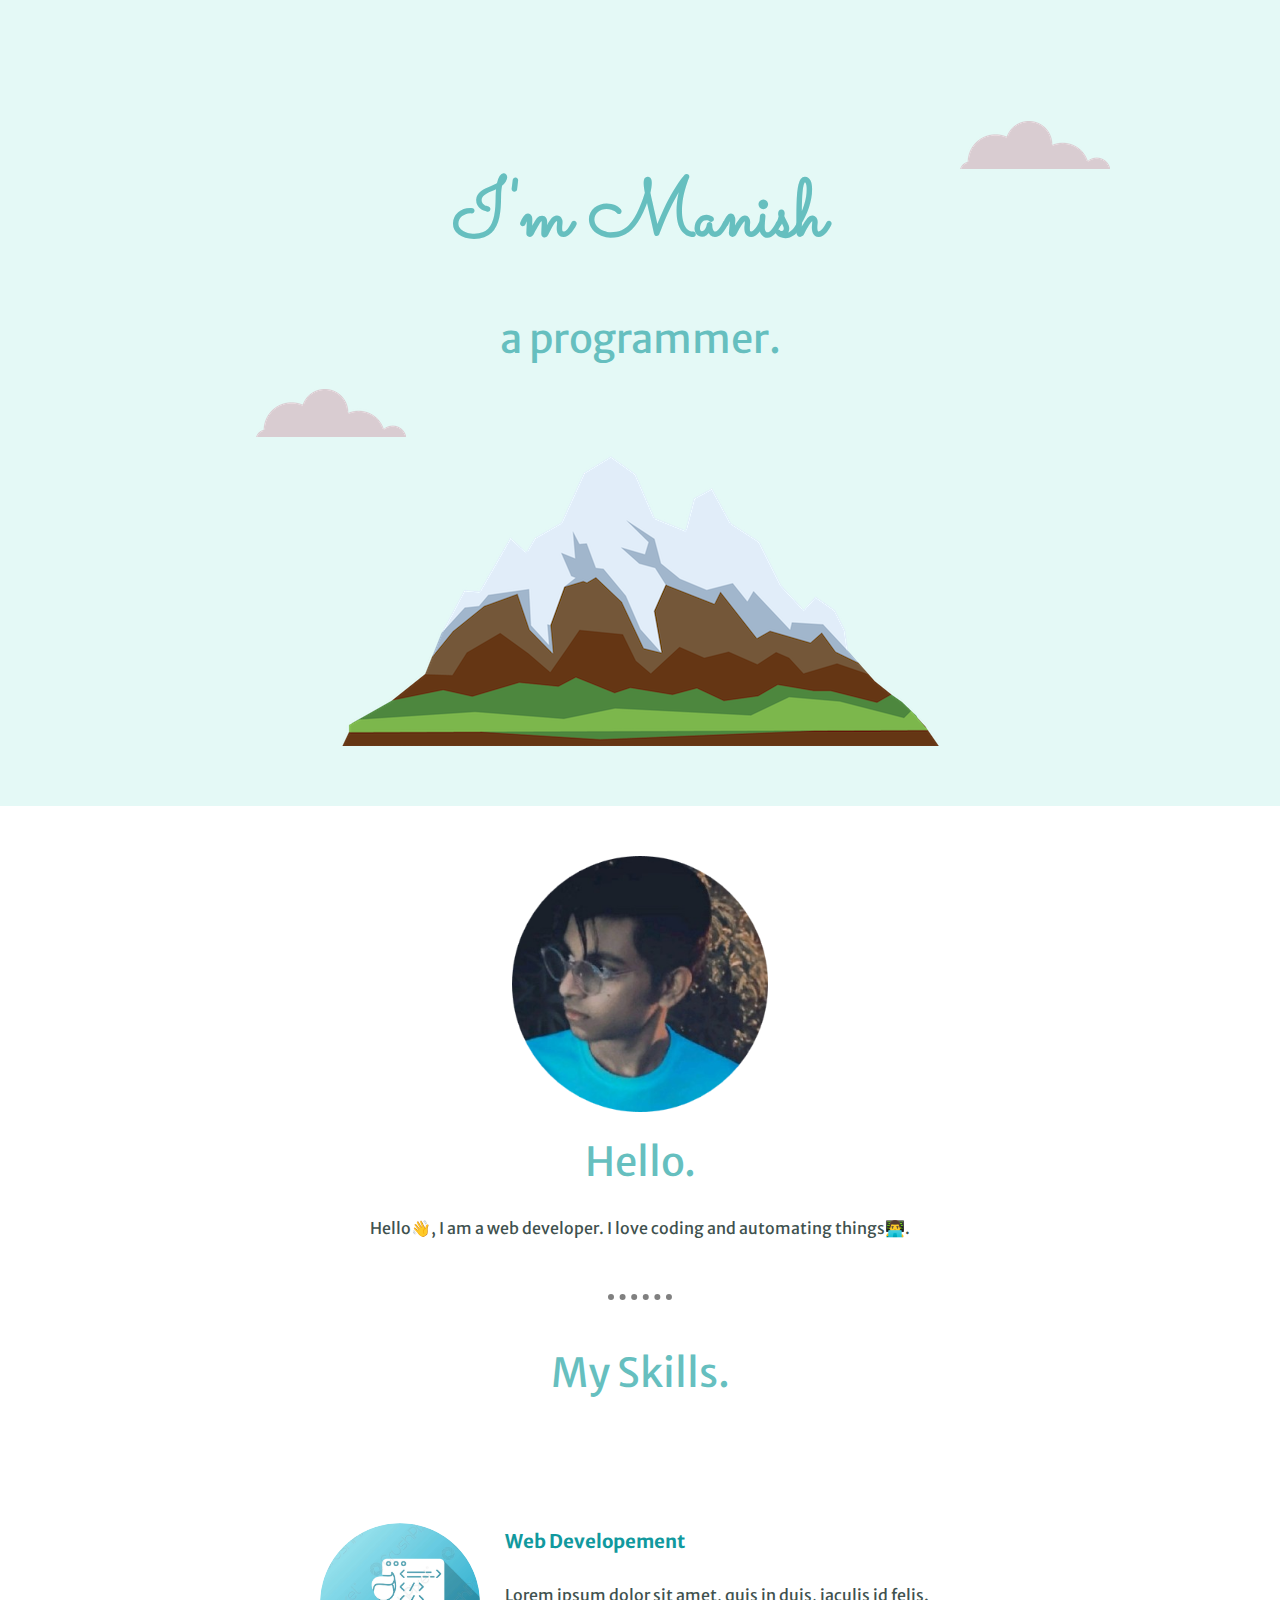
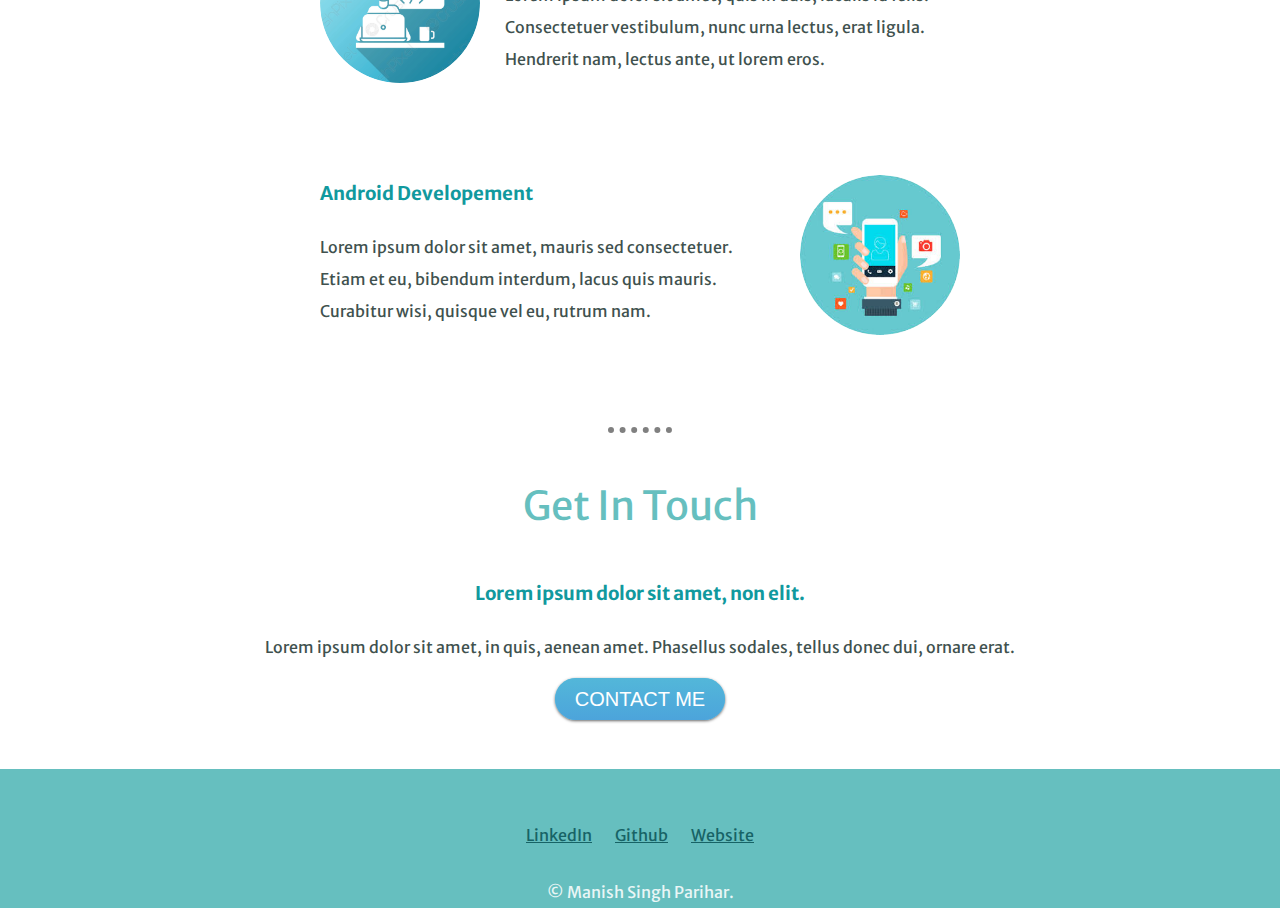
==== index.html @ 4b6e2cb6 "First Update" ====
<!DOCTYPE html>
<html lang="en">

<head>
    <meta charset="UTF-8">
    <meta http-equiv="X-UA-Compatible" content="IE=edge">
    <meta name="viewport" content="width=device-width, initial-scale=1.0">
    <title>CSS My-Site</title>
    <link rel="stylesheet" href="css/styles.css">

    <link href="https://fonts.googleapis.com/css2?family=Merriweather&family=Merriweather+Sans&family=Montserrat&family=Sacramento&display=swap" rel="stylesheet">
    <link rel="shortcut icon" href="images/favicon.png" type="image/x-icon">
</head>

<body>
    <div class="top-container">
        <img class="cloud-up" src="images/cloud.png" alt="cloud-image">
        <h1>I'm Manish</h1>
        <h2> a programmer.</h2>
        <img class="cloud-down" src="images/cloud.png" alt="cloud-image">
        <img class="mountain" src="images/mountain.png" alt="mountain-image">
    </div>

    <div class="middle-container">
        <div class="profile">
            <img class="profile-photo" src="images/Manish.png" alt="Profile-Photo">
            <h2>Hello.</h2>
            <p class="intro-paragraph">Hello👋, I am a web developer. I love coding and automating things👨‍💻.</p>
        </div>
        <hr>
        <div class="skills">
            <h2>My Skills.</h2>
            <div class="skill-row">

                <img class="web-image" src="images/web.png" alt="web-design-image">
                <h3>Web Developement</h3>
                <p>Lorem ipsum dolor sit amet, quis in duis, iaculis id felis. Consectetuer vestibulum, nunc urna lectus, erat ligula. Hendrerit nam, lectus ante, ut lorem eros.</p>

            </div>

            <div class="skill-row">

                <img class="app-image" src="images/app.jpg" alt="">
                <h3>Android Developement</h3>
                <p>Lorem ipsum dolor sit amet, mauris sed consectetuer. Etiam et eu, bibendum interdum, lacus quis mauris. Curabitur wisi, quisque vel eu, rutrum nam.</p>

            </div>

        </div>

        <hr>

        <div class="contact-me">

            <h2>Get In Touch</h2>
            <h3>Lorem ipsum dolor sit amet, non elit.</h3>
            <p>Lorem ipsum dolor sit amet, in quis, aenean amet. Phasellus sodales, tellus donec dui, ornare erat.</p>
            <a class="btn" href="mailto:manishsparihar2020@gmail.com@email.com">CONTACT ME</a>

        </div>

    </div>


    <div class="bottom-container">

        <a class="footer-link" href="https://www.linkedin.com/in/manishsparihar/">LinkedIn</a>
        <a class="footer-link" href="https://github.com/Msparihar">Github</a>
        <a class="footer-link" href="https://www.appbrewery.co/">Website</a>
        <p class="footer-paragraph">© Manish Singh Parihar.</p>

    </div>

</body>

</html>
---- css/styles.css ----
body {
    background-color: white;
    color: #40514E;
    text-align: center;
    margin: 0%;
    font-family: 'Merriweather Sans', sans-serif;
    line-height: 2;
}

h1 {
    color: #66BFBF;
    font-family: 'Sacramento', cursive;
    margin: 0%;
    font-size: 5rem;
    padding-top: 5%;
}

h2 {
    margin: 0%;
    font-size: 2.5rem;
    font-weight: normal;
    color: #66BFBF;
    padding-bottom: 10px;
}

h3 {
    color: #11999E;
}

a {
    color: #11999E;
}

table {
    padding-right: 25px;
}

td {
    padding-right: 25px;
    text-align: center;
}

hr {
    width: 5%;
    border-style: dotted none none none;
    color: gray;
    border-width: 6px;
    margin-top: 50px;
    padding-bottom: 25px;
}

.top-container {
    background-color: #E4F9F6;
    margin: 0px;
    position: relative;
    padding-top: 75px;
    padding-bottom: 50px;
}

.cloud-up {
    position: absolute;
    left: 75%;
    top: 15%;
}

.cloud-down {
    position: absolute;
    left: 20%;
}

.mountain {
    position: relative;
}

.profile-photo {
    width: 20%;
}

.intro-paragraph {
    width: 50%;
    margin: 0 auto;
}

.middle-container {
    padding-top: 50px;
    margin-bottom: 50px;
}

.skill-row {
    line-height: 2;
    margin: 100px auto;
    text-align: left;
    width: 50%;
}

.web-image {
    border-radius: 50%;
    width: 25%;
    float: left;
    margin-right: 25px;
}

.app-image {
    border-radius: 50%;
    width: 25%;
    float: right;
    margin-left: 25px;
}

.bottom-container {
    background-color: #66BFBF;
    padding-top: 50px;
}

.footer-link {
    color: #176366;
    padding: 0px 10px 0px;
}

.footer-paragraph {
    color: #EAF6F6;
    margin: 0%;
    padding-top: 25px;
}

.btn {
    background: #53b7d9;
    background-image: -webkit-linear-gradient(top, #53b7d9, #4ca4db);
    background-image: -moz-linear-gradient(top, #53b7d9, #4ca4db);
    background-image: -ms-linear-gradient(top, #53b7d9, #4ca4db);
    background-image: -o-linear-gradient(top, #53b7d9, #4ca4db);
    background-image: linear-gradient(to bottom, #53b7d9, #4ca4db);
    -webkit-border-radius: 25;
    -moz-border-radius: 25;
    border-radius: 25px;
    -webkit-box-shadow: 0px 1px 3px #666666;
    -moz-box-shadow: 0px 1px 3px #666666;
    box-shadow: 0px 1px 3px #666666;
    font-family: Arial;
    color: #ffffff;
    font-size: 20px;
    padding: 10px 20px 10px 20px;
    text-decoration: none;
}

.btn:hover {
    background: #42c8f5;
    background-image: -webkit-linear-gradient(top, #42c8f5, #3498db);
    background-image: -moz-linear-gradient(top, #42c8f5, #3498db);
    background-image: -ms-linear-gradient(top, #42c8f5, #3498db);
    background-image: -o-linear-gradient(top, #42c8f5, #3498db);
    background-image: linear-gradient(to bottom, #42c8f5, #3498db);
    text-decoration: none;
}
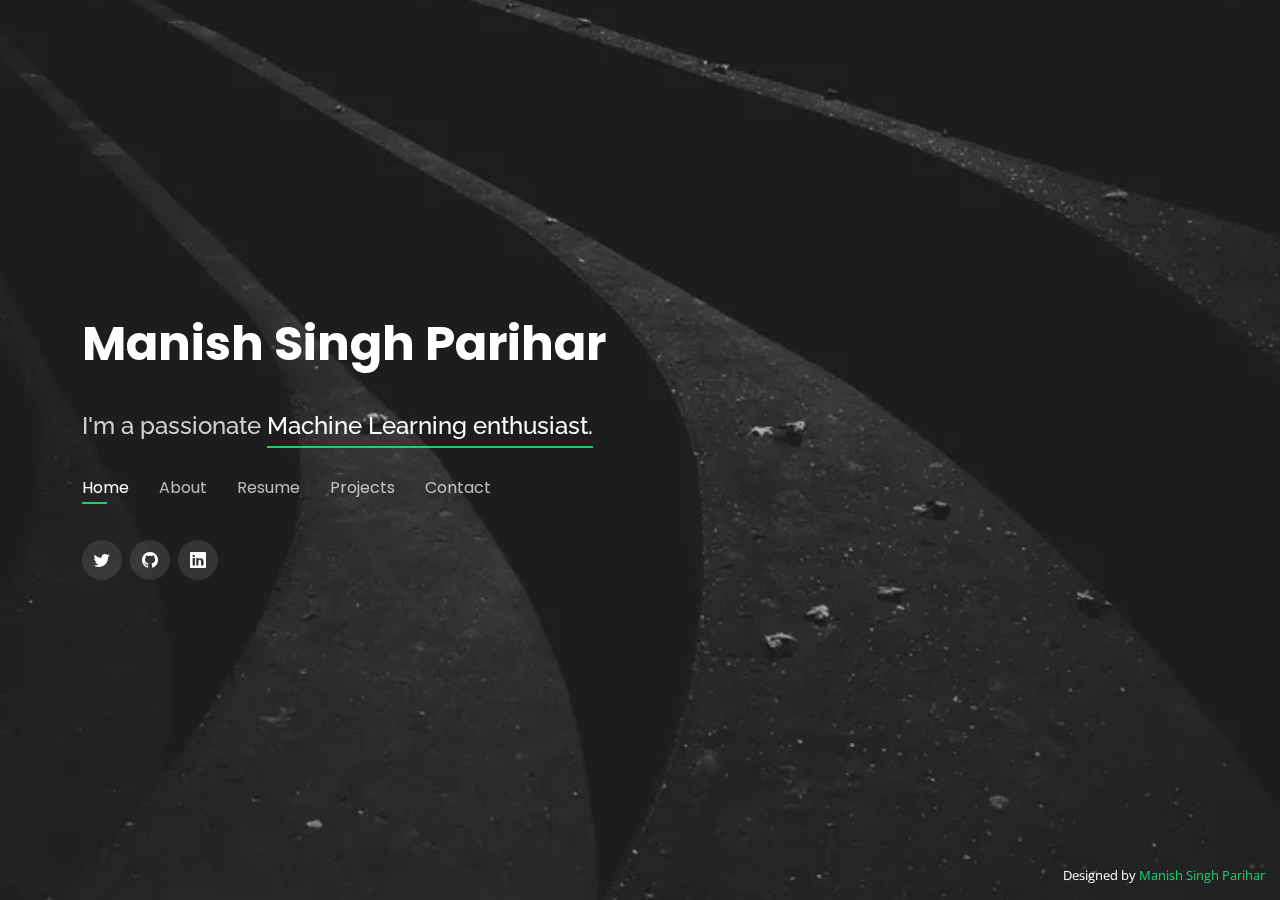
==== commit 151c290c: "Made a new portfolio site." ====
--- a/index.html
+++ b/index.html
@@ -2,74 +2,798 @@
 <html lang="en">
 
 <head>
-    <meta charset="UTF-8">
-    <meta http-equiv="X-UA-Compatible" content="IE=edge">
-    <meta name="viewport" content="width=device-width, initial-scale=1.0">
-    <title>CSS My-Site</title>
-    <link rel="stylesheet" href="css/styles.css">
-
-    <link href="https://fonts.googleapis.com/css2?family=Merriweather&family=Merriweather+Sans&family=Montserrat&family=Sacramento&display=swap" rel="stylesheet">
-    <link rel="shortcut icon" href="images/favicon.png" type="image/x-icon">
+  <meta charset="utf-8">
+  <meta content="width=device-width, initial-scale=1.0" name="viewport">
+
+  <title>Personal Bootstrap Template</title>
+  <meta content="" name="description">
+  <meta content="" name="keywords">
+
+  <!-- Favicons -->
+  <link href="assets/img/favicon.png" rel="icon">
+  <link href="assets/img/apple-touch-icon.png" rel="apple-touch-icon">
+
+  <!-- Google Fonts -->
+  <link href="https://fonts.googleapis.com/css?family=Open+Sans:300,300i,400,400i,600,600i,700,700i|Raleway:300,300i,400,400i,500,500i,600,600i,700,700i|Poppins:300,300i,400,400i,500,500i,600,600i,700,700i" rel="stylesheet">
+
+  <!-- Vendor CSS Files -->
+  <link href="assets/vendor/bootstrap/css/bootstrap.min.css" rel="stylesheet">
+  <link href="assets/vendor/bootstrap-icons/bootstrap-icons.css" rel="stylesheet">
+  <link href="assets/vendor/boxicons/css/boxicons.min.css" rel="stylesheet">
+  <link href="assets/vendor/glightbox/css/glightbox.min.css" rel="stylesheet">
+  <link href="assets/vendor/remixicon/remixicon.css" rel="stylesheet">
+  <link href="assets/vendor/swiper/swiper-bundle.min.css" rel="stylesheet">
+
+  <!-- Template Main CSS File -->
+  <link href="assets/css/style.css" rel="stylesheet">
+
 </head>
 
 <body>
-    <div class="top-container">
-        <img class="cloud-up" src="images/cloud.png" alt="cloud-image">
-        <h1>I'm Manish</h1>
-        <h2> a programmer.</h2>
-        <img class="cloud-down" src="images/cloud.png" alt="cloud-image">
-        <img class="mountain" src="images/mountain.png" alt="mountain-image">
+
+  <!-- ======= Header ======= -->
+  <header id="header">
+    <div class="container">
+
+      <h1><a href="index.html">Manish Singh Parihar</a></h1>
+      <!-- Uncomment below if you prefer to use an image logo -->
+      <a href="index.html" class="mr-auto"><img src="assets/img/logo.png" alt="" class="img-fluid"></a>
+      <h2>I'm a passionate <span>Machine Learning enthusiast.</span> </h2>
+
+      <nav id="navbar" class="navbar">
+        <ul>
+          <li><a class="nav-link active" href="#header">Home</a></li>
+          <li><a class="nav-link" href="#about">About</a></li>
+          <li><a class="nav-link" href="#resume">Resume</a></li>
+          
+          <li><a class="nav-link" href="#portfolio">Projects</a></li>
+          <li><a class="nav-link" href="#contact">Contact</a></li>
+        </ul>
+        <i class="bi bi-list mobile-nav-toggle"></i>
+      </nav><!-- .navbar -->
+
+      <div class="social-links">
+        <a href="https://twitter.com/manishs_parihar" class="twitter"><i class="bi bi-twitter"></i></a>
+        <a href="https://github.com/Msparihar" class="github"><i class="bi bi-github"></i></a>
+        <a href="https://www.linkedin.com/in/manishsparihar/" class="linkedin"><i class="bi bi-linkedin"></i></a>
+      </div>
+
     </div>
-
-    <div class="middle-container">
-        <div class="profile">
-            <img class="profile-photo" src="images/Manish.png" alt="Profile-Photo">
-            <h2>Hello.</h2>
-            <p class="intro-paragraph">Hello👋, I am a web developer. I love coding and automating things👨‍💻.</p>
-        </div>
-        <hr>
-        <div class="skills">
-            <h2>My Skills.</h2>
-            <div class="skill-row">
-
-                <img class="web-image" src="images/web.png" alt="web-design-image">
-                <h3>Web Developement</h3>
-                <p>Lorem ipsum dolor sit amet, quis in duis, iaculis id felis. Consectetuer vestibulum, nunc urna lectus, erat ligula. Hendrerit nam, lectus ante, ut lorem eros.</p>
-
-            </div>
-
-            <div class="skill-row">
-
-                <img class="app-image" src="images/app.jpg" alt="">
-                <h3>Android Developement</h3>
-                <p>Lorem ipsum dolor sit amet, mauris sed consectetuer. Etiam et eu, bibendum interdum, lacus quis mauris. Curabitur wisi, quisque vel eu, rutrum nam.</p>
-
-            </div>
-
-        </div>
-
-        <hr>
-
-        <div class="contact-me">
-
-            <h2>Get In Touch</h2>
-            <h3>Lorem ipsum dolor sit amet, non elit.</h3>
-            <p>Lorem ipsum dolor sit amet, in quis, aenean amet. Phasellus sodales, tellus donec dui, ornare erat.</p>
-            <a class="btn" href="mailto:manishsparihar2020@gmail.com@email.com">CONTACT ME</a>
-
-        </div>
-
+  </header><!-- End Header -->
+
+  <!-- ======= About Section ======= -->
+  <section id="about" class="about">
+
+    <!-- ======= About Me ======= -->
+    <div class="about-me container">
+
+      <div class="section-title">
+        <h2>About</h2>
+        <p>Learn more about me</p>
+      </div>
+
+      <div class="row">
+        <!-- <div class="col-lg-4" data-aos="fade-right">
+          <img src="assets/img/me.jpg" class="img-fluid" alt="">
+        </div> -->
+        <div class="col-lg-8 pt-4 pt-lg-0 content" data-aos="fade-left">
+          <h3>Data Science &amp; Web Developer</h3>
+          <p class="fst-italic">
+            Hey there! I'm a passionate data scientist and web developer on a mission to make the digital world a better place.
+            I thrive on solving problems, and coding is my superpower!
+          </p>
+          <div class="row">
+            <div class="col-lg-6">
+              <ul>
+                <li><i class="bi bi-chevron-right"></i> <strong>Birthday:</strong> <span>29 Sep 2001</span></li>
+                <li><i class="bi bi-chevron-right"></i> <strong>Website:</strong> <span>www.example.com</span></li>
+                <li><i class="bi bi-chevron-right"></i> <strong>Phone:</strong> <span>+91 623 274 8224</span></li>
+                <li><i class="bi bi-chevron-right"></i> <strong>City:</strong> <span>Indore, India</span></li>
+              </ul>
+            </div>
+            <div class="col-lg-6">
+              <ul>
+                <li><i class="bi bi-chevron-right"></i> <strong>Age:</strong> <span>20</span></li>
+                <li><i class="bi bi-chevron-right"></i> <strong>Degree:</strong> <span>B.Tech</span></li>
+                <li><i class="bi bi-chevron-right"></i> <strong>Email:</strong> <span>manishsparihar2020@gmail.com</span></li>
+                <li><i class="bi bi-chevron-right"></i> <strong>Freelance:</strong> <span>Available</span></li>
+              </ul>
+            </div>
+          </div>
+          <p>
+            I love diving into complex data sets, extracting valuable insights, and building stunning websites that engage users.
+            Whether it's crafting elegant data visualizations or creating dynamic web applications, I'm up for the challenge.
+            Let's connect and turn your ideas into reality!
+          </p>
+        </div>
+      </div>
     </div>
-
-
-    <div class="bottom-container">
-
-        <a class="footer-link" href="https://www.linkedin.com/in/manishsparihar/">LinkedIn</a>
-        <a class="footer-link" href="https://github.com/Msparihar">Github</a>
-        <a class="footer-link" href="https://www.appbrewery.co/">Website</a>
-        <p class="footer-paragraph">© Manish Singh Parihar.</p>
+    <!-- End About Me -->
+    
+    
+
+    <!-- ======= Counts ======= -->
+    <!-- <div class="counts container">
+
+      <div class="row">
+
+        <div class="col-lg-3 col-md-6">
+          <div class="count-box">
+            <i class="bi bi-emoji-smile"></i>
+            <span data-purecounter-start="0" data-purecounter-end="232" data-purecounter-duration="1" class="purecounter"></span>
+            <p>Happy Clients</p>
+          </div>
+        </div>
+
+        <div class="col-lg-3 col-md-6 mt-5 mt-md-0">
+          <div class="count-box">
+            <i class="bi bi-journal-richtext"></i>
+            <span data-purecounter-start="0" data-purecounter-end="521" data-purecounter-duration="1" class="purecounter"></span>
+            <p>Projects</p>
+          </div>
+        </div>
+
+        <div class="col-lg-3 col-md-6 mt-5 mt-lg-0">
+          <div class="count-box">
+            <i class="bi bi-headset"></i>
+            <span data-purecounter-start="0" data-purecounter-end="1463" data-purecounter-duration="1" class="purecounter"></span>
+            <p>Hours Of Support</p>
+          </div>
+        </div>
+
+        <div class="col-lg-3 col-md-6 mt-5 mt-lg-0">
+          <div class="count-box">
+            <i class="bi bi-award"></i>
+            <span data-purecounter-start="0" data-purecounter-end="24" data-purecounter-duration="1" class="purecounter"></span>
+            <p>Awards</p>
+          </div>
+        </div>
+
+      </div>
+
+    </div> -->
+    <!-- End Counts -->
+
+    <div class="skills container">
+
+      <div class="section-title">
+        <h2>Skills</h2>
+      </div>
+    
+      <div class="row skills-content">
+    
+        <div class="col-lg-6">
+    
+          <div class="progress">
+            <span class="skill">Machine Learning (ML) <i class="val">80%</i></span>
+            <div class="progress-bar-wrap">
+              <div class="progress-bar" role="progressbar" aria-valuenow="80" aria-valuemin="0" aria-valuemax="100"></div>
+            </div>
+          </div>
+    
+          <div class="progress">
+            <span class="skill">Deep Learning (DL) <i class="val">75%</i></span>
+            <div class="progress-bar-wrap">
+              <div class="progress-bar" role="progressbar" aria-valuenow="75" aria-valuemin="0" aria-valuemax="100"></div>
+            </div>
+          </div>
+    
+          <div class="progress">
+            <span class="skill">Python <i class="val">85%</i></span>
+            <div class="progress-bar-wrap">
+              <div class="progress-bar" role="progressbar" aria-valuenow="85" aria-valuemin="0" aria-valuemax="100"></div>
+            </div>
+          </div>
+    
+          <div class="progress">
+            <span class="skill">TensorFlow <i class="val">75%</i></span>
+            <div class="progress-bar-wrap">
+              <div class="progress-bar" role="progressbar" aria-valuenow="75" aria-valuemin="0" aria-valuemax="100"></div>
+            </div>
+          </div>
+    
+          <div class="progress">
+            <span class="skill">PyTorch <i class="val">70%</i></span>
+            <div class="progress-bar-wrap">
+              <div class="progress-bar" role="progressbar" aria-valuenow="70" aria-valuemin="0" aria-valuemax="100"></div>
+            </div>
+          </div>
+    
+          <div class="progress">
+            <span class="skill">Docker <i class="val">65%</i></span>
+            <div class="progress-bar-wrap">
+              <div class "progress-bar" role="progressbar" aria-valuenow="65" aria-valuemin="0" aria-valuemax="100"></div>
+            </div>
+          </div>
+    
+          <div class="progress">
+            <span class="skill">Git <i class="val">80%</i></span>
+            <div class="progress-bar-wrap">
+              <div class="progress-bar" role="progressbar" aria-valuenow="80" aria-valuemin="0" aria-valuemax="100"></div>
+            </div>
+          </div>
+    
+        </div>
+    
+        <div class="col-lg-6">
+    
+          <div class="progress">
+            <span class="skill">HTML <i class="val">40%</i></span>
+            <div class="progress-bar-wrap">
+              <div class="progress-bar" role="progressbar" aria-valuenow="40" aria-valuemin="0" aria-valuemax="100"></div>
+            </div>
+          </div>
+    
+          <div class="progress">
+            <span class="skill">CSS <i class="val">35%</i></span>
+            <div class="progress-bar-wrap">
+              <div class="progress-bar" role="progressbar" aria-valuenow="35" aria-valuemin="0" aria-valuemax="100"></div>
+            </div>
+          </div>
+    
+          <div class="progress">
+            <span class="skill">JavaScript <i class="val">30%</i></span>
+            <div class="progress-bar-wrap">
+              <div class="progress-bar" role="progressbar" aria-valuenow="30" aria-valuemin="0" aria-valuemax="100"></div>
+            </div>
+          </div>
+    
+          <div class="progress">
+            <span class="skill">ReactJS <i class="val">25%</i></span>
+            <div class="progress-bar-wrap">
+              <div class="progress-bar" role="progressbar" aria-valuenow="25" aria-valuemin="0" aria-valuemax="100"></div>
+            </div>
+          </div>
+
+          <div class="progress">
+            <span class="skill">SQL <i class="val">80%</i></span>
+            <div class="progress-bar-wrap">
+              <div class="progress-bar" role="progressbar" aria-valuenow="60" aria-valuemin="0" aria-valuemax="100"></div>
+            </div>
+          </div>
+    
+          <div class="progress">
+            <span class="skill">REST API <i class="val">60%</i></span>
+            <div class="progress-bar-wrap">
+              <div class="progress-bar" role="progressbar" aria-valuenow="40" aria-valuemin="0" aria-valuemax="100"></div>
+            </div>
+          </div>
+    
+        </div>
+    
+      </div>
+    
+    </div><!-- End Skills -->
+    
+    
+
+    <!-- ======= Interests ======= -->
+    <div class="interests container">
+
+      <div class="section-title">
+        <h2>Interests</h2>
+      </div>
+    
+      <div class="row">
+        <div class="col-lg-3 col-md-4">
+          <div class="icon-box">
+            <i class="ri-data-line" style="color: #ffbb2c;"></i>
+            <h3>Data Science</h3>
+          </div>
+        </div>
+        <div class="col-lg-3 col-md-4 mt-4 mt-md-0">
+          <div class="icon-box">
+            <i class="ri-code-s-slash-line" style="color: #5578ff;"></i>
+            <h3>Machine Learning</h3>
+          </div>
+        </div>
+        <div class="col-lg-3 col-md-4 mt-4 mt-md-0">
+          <div class="icon-box">
+            <i class="ri-layers-line" style="color: #e80368;"></i>
+            <h3>Deep Learning</h3>
+          </div>
+        </div>
+        <div class="col-lg-3 col-md-4 mt-4 mt-lg-0">
+          <div class="icon-box">
+            <i class="ri-code-box-line" style="color: #e361ff;"></i>
+            <h3>Python Programming</h3>
+          </div>
+        </div>
+        <div class="col-lg-3 col-md-4 mt-4">
+          <div class="icon-box">
+            <i class="ri-database-2-line" style="color: #47aeff;"></i>
+            <h3>Data Analysis</h3>
+          </div>
+        </div>
+        <div class="col-lg-3 col-md-4 mt-4">
+          <div class="icon-box">
+            <i class="ri-git-repository-line" style="color: #ffa76e;"></i>
+            <h3>Version Control (Git)</h3>
+          </div>
+        </div>
+        <div class="col-lg-3 col-md-4 mt-4">
+          <div class="icon-box">
+            <i class="ri-code-slash-line" style="color: #11dbcf;"></i>
+            <h3>Web Development</h3>
+          </div>
+        </div>
+        <div class="col-lg-3 col-md-4 mt-4">
+          <div class="icon-box">
+            <i class="ri-cloud-upload-line" style="color: #4233ff;"></i>
+            <h3>Deployment & Hosting</h3>
+          </div>
+        </div>
+      </div>
+    </div><!-- End Interests -->
+    
+
+    <!-- ======= Testimonials ======= -->
+    <!-- <div class="testimonials container">
+
+      <div class="section-title">
+        <h2>Testimonials</h2>
+      </div>
+
+      <div class="testimonials-slider swiper" data-aos="fade-up" data-aos-delay="100">
+        <div class="swiper-wrapper">
+
+          <div class="swiper-slide">
+            <div class="testimonial-item">
+              <p>
+                <i class="bx bxs-quote-alt-left quote-icon-left"></i>
+                Proin iaculis purus consequat sem cure digni ssim donec porttitora entum suscipit rhoncus. Accusantium quam, ultricies eget id, aliquam eget nibh et. Maecen aliquam, risus at semper.
+                <i class="bx bxs-quote-alt-right quote-icon-right"></i>
+              </p>
+              <img src="assets/img/testimonials/testimonials-1.jpg" class="testimonial-img" alt="">
+              <h3>Saul Goodman</h3>
+              <h4>Ceo &amp; Founder</h4>
+            </div>
+          </div>
+
+          <div class="swiper-slide">
+            <div class="testimonial-item">
+              <p>
+                <i class="bx bxs-quote-alt-left quote-icon-left"></i>
+                Export tempor illum tamen malis malis eram quae irure esse labore quem cillum quid cillum eram malis quorum velit fore eram velit sunt aliqua noster fugiat irure amet legam anim culpa.
+                <i class="bx bxs-quote-alt-right quote-icon-right"></i>
+              </p>
+              <img src="assets/img/testimonials/testimonials-2.jpg" class="testimonial-img" alt="">
+              <h3>Sara Wilsson</h3>
+              <h4>Designer</h4>
+            </div>
+          </div>
+
+          <div class="swiper-slide">
+            <div class="testimonial-item">
+              <p>
+                <i class="bx bxs-quote-alt-left quote-icon-left"></i>
+                Enim nisi quem export duis labore cillum quae magna enim sint quorum nulla quem veniam duis minim tempor labore quem eram duis noster aute amet eram fore quis sint minim.
+                <i class="bx bxs-quote-alt-right quote-icon-right"></i>
+              </p>
+              <img src="assets/img/testimonials/testimonials-3.jpg" class="testimonial-img" alt="">
+              <h3>Jena Karlis</h3>
+              <h4>Store Owner</h4>
+            </div>
+          </div>
+
+          <div class="swiper-slide">
+            <div class="testimonial-item">
+              <p>
+                <i class="bx bxs-quote-alt-left quote-icon-left"></i>
+                Fugiat enim eram quae cillum dolore dolor amet nulla culpa multos export minim fugiat minim velit minim dolor enim duis veniam ipsum anim magna sunt elit fore quem dolore labore illum veniam.
+                <i class="bx bxs-quote-alt-right quote-icon-right"></i>
+              </p>
+              <img src="assets/img/testimonials/testimonials-4.jpg" class="testimonial-img" alt="">
+              <h3>Matt Brandon</h3>
+              <h4>Freelancer</h4>
+            </div>
+          </div>
+
+          <div class="swiper-slide">
+            <div class="testimonial-item">
+              <p>
+                <i class="bx bxs-quote-alt-left quote-icon-left"></i>
+                Quis quorum aliqua sint quem legam fore sunt eram irure aliqua veniam tempor noster veniam enim culpa labore duis sunt culpa nulla illum cillum fugiat legam esse veniam culpa fore nisi cillum quid.
+                <i class="bx bxs-quote-alt-right quote-icon-right"></i>
+              </p>
+              <img src="assets/img/testimonials/testimonials-5.jpg" class="testimonial-img" alt="">
+              <h3>John Larson</h3>
+              <h4>Entrepreneur</h4>
+            </div>
+          </div>
+
+        </div>
+        <div class="swiper-pagination"></div>
+      </div>
+
+      <div class="owl-carousel testimonials-carousel">
+
+      </div>
+
+    </div> -->
+    <!-- End Testimonials  -->
+
+  </section><!-- End About Section -->
+
+  <!-- ======= Resume Section ======= -->
+  <section id="resume" class="resume">
+    <div class="container">
+
+      <div class="section-title">
+        <h2>Resume</h2>
+        <p>Check My Resume</p>
+      </div>
+
+      <div class="row">
+        <div class="col-lg-6">
+          <h3 class="resume-title">Summary</h3>
+          <div class="resume-item pb-0">
+            <h4>Manish Singh Parihar</h4>
+            <p><em>Aspiring Data Scientist and Web Developer with a strong foundation in Machine Learning and Deep Learning. Passionate about creating innovative solutions and applying data-driven insights to real-world problems.</em></p>
+            <p>
+              <ul>
+                <li>B 25 national Colony, Indore, M.P.</li>
+                <li>Your Phone: 623 274 8224</li>
+                <li>Your Email: manishsparihar2020@gmail.com</li>
+              </ul>
+            </p>
+          </div>
+      
+          <h3 class="resume-title">Education</h3>
+          <div class="resume-item">
+            <h4>Bachelor of Technology (B.Tech) in Computer Science</h4>
+            <h5>Year of Enrollment 2020 - Present</h5>
+            <p><em>Vellore Institute of Technology</em></p>
+            <p>B.Tech in Computer Science and Engineering with a specialization in Artificial Intelligence and Machine Learning.</p>
+            <p>Current CGPA: 8.74</p>
+          </div>
+          
+        </div>
+      
+        <div class="col-lg-6">
+          <h3 class="resume-title">Projects</h3>
+          <div class="resume-item">
+            <h4>Fire Detection Model using YOLOv5</h4>
+            <h5>Project Duration: Jun/2022 - Dec/2022</h5>
+            <p><em>Self-guided project</em></p>
+            <p>
+              <ul>
+                <li>Developed and deployed a Fire Detection Model using YOLOv5, utilizing computer vision techniques.</li>
+                <li>Trained the model on a custom dataset for fire detection and integrated it into a real-time video processing system.</li>
+                <li>Implemented a user-friendly interface for monitoring and alerting in case of fire detection.</li>
+              </ul>
+            </p>
+          </div>
+          <div class="resume-item">
+            <h4>YouTube Transcript Generator Web Application</h4>
+            <h5>Project Duration: Jan/2023 - Mar/2023</h5>
+            <p><em>Personal Project</em></p>
+            <p>
+              <ul>
+                <li>Designed and developed a web application for generating transcripts from YouTube videos.</li>
+                <li>Utilized Python, web development frameworks, and speech recognition libraries to create a seamless user experience.</li>
+                <li>Implemented features for video URL input, transcript generation, and text export.</li>
+              </ul>
+            </p>
+          </div>
+        </div>
+      </div>
+      
 
     </div>
+  </section><!-- End Resume Section -->
+
+  <!-- ======= Services Section ======= -->
+  <section id="services" class="services">
+    <div class="container">
+
+      <div class="section-title">
+        <h2>Services</h2>
+        <p>My Services</p>
+      </div>
+
+      <div class="row">
+        <div class="col-lg-4 col-md-6 d-flex align-items-stretch">
+          <div class="icon-box">
+            <div class="icon"><i class="bx bxl-dribbble"></i></div>
+            <h4><a href="">Lorem Ipsum</a></h4>
+            <p>Voluptatum deleniti atque corrupti quos dolores et quas molestias excepturi</p>
+          </div>
+        </div>
+
+        <div class="col-lg-4 col-md-6 d-flex align-items-stretch mt-4 mt-md-0">
+          <div class="icon-box">
+            <div class="icon"><i class="bx bx-file"></i></div>
+            <h4><a href="">Sed ut perspiciatis</a></h4>
+            <p>Duis aute irure dolor in reprehenderit in voluptate velit esse cillum dolore</p>
+          </div>
+        </div>
+
+        <div class="col-lg-4 col-md-6 d-flex align-items-stretch mt-4 mt-lg-0">
+          <div class="icon-box">
+            <div class="icon"><i class="bx bx-tachometer"></i></div>
+            <h4><a href="">Magni Dolores</a></h4>
+            <p>Excepteur sint occaecat cupidatat non proident, sunt in culpa qui officia</p>
+          </div>
+        </div>
+
+        <div class="col-lg-4 col-md-6 d-flex align-items-stretch mt-4">
+          <div class="icon-box">
+            <div class="icon"><i class="bx bx-world"></i></div>
+            <h4><a href="">Nemo Enim</a></h4>
+            <p>At vero eos et accusamus et iusto odio dignissimos ducimus qui blanditiis</p>
+          </div>
+        </div>
+
+        <div class="col-lg-4 col-md-6 d-flex align-items-stretch mt-4">
+          <div class="icon-box">
+            <div class="icon"><i class="bx bx-slideshow"></i></div>
+            <h4><a href="">Dele cardo</a></h4>
+            <p>Quis consequatur saepe eligendi voluptatem consequatur dolor consequuntur</p>
+          </div>
+        </div>
+
+        <div class="col-lg-4 col-md-6 d-flex align-items-stretch mt-4">
+          <div class="icon-box">
+            <div class="icon"><i class="bx bx-arch"></i></div>
+            <h4><a href="">Divera don</a></h4>
+            <p>Modi nostrum vel laborum. Porro fugit error sit minus sapiente sit aspernatur</p>
+          </div>
+        </div>
+
+      </div>
+
+    </div>
+  </section><!-- End Services Section -->
+
+  <!-- ======= Portfolio Section ======= -->
+  <section id="portfolio" class="portfolio">
+    <div class="container">
+
+      <div class="section-title">
+        <h2>Portfolio</h2>
+        <p>My Works</p>
+      </div>
+
+      <div class="row">
+        <div class="col-lg-12 d-flex justify-content-center">
+          <ul id="portfolio-flters">
+            <li data-filter="*" class="filter-active">All</li>
+            <li data-filter=".filter-app">App</li>
+            <li data-filter=".filter-card">Card</li>
+            <li data-filter=".filter-web">Web</li>
+          </ul>
+        </div>
+      </div>
+
+      <div class="row portfolio-container">
+
+        <div class="col-lg-4 col-md-6 portfolio-item filter-app">
+          <div class="portfolio-wrap">
+            <img src="assets/img/portfolio/portfolio-1.jpg" class="img-fluid" alt="">
+            <div class="portfolio-info">
+              <h4>App 1</h4>
+              <p>App</p>
+              <div class="portfolio-links">
+                <a href="assets/img/portfolio/portfolio-1.jpg" data-gallery="portfolioGallery" class="portfolio-lightbox" title="App 1"><i class="bx bx-plus"></i></a>
+                <a href="portfolio-details.html" data-gallery="portfolioDetailsGallery" data-glightbox="type: external" class="portfolio-details-lightbox" title="Portfolio Details"><i class="bx bx-link"></i></a>
+              </div>
+            </div>
+          </div>
+        </div>
+
+        <div class="col-lg-4 col-md-6 portfolio-item filter-web">
+          <div class="portfolio-wrap">
+            <img src="assets/img/portfolio/portfolio-2.jpg" class="img-fluid" alt="">
+            <div class="portfolio-info">
+              <h4>Web 3</h4>
+              <p>Web</p>
+              <div class="portfolio-links">
+                <a href="assets/img/portfolio/portfolio-2.jpg" data-gallery="portfolioGallery" class="portfolio-lightbox" title="Web 3"><i class="bx bx-plus"></i></a>
+                <a href="portfolio-details.html" data-gallery="portfolioDetailsGallery" data-glightbox="type: external" class="portfolio-details-lightbox" title="Portfolio Details"><i class="bx bx-link"></i></a>
+              </div>
+            </div>
+          </div>
+        </div>
+
+        <div class="col-lg-4 col-md-6 portfolio-item filter-app">
+          <div class="portfolio-wrap">
+            <img src="assets/img/portfolio/portfolio-3.jpg" class="img-fluid" alt="">
+            <div class="portfolio-info">
+              <h4>App 2</h4>
+              <p>App</p>
+              <div class="portfolio-links">
+                <a href="assets/img/portfolio/portfolio-3.jpg" data-gallery="portfolioGallery" class="portfolio-lightbox" title="App 2"><i class="bx bx-plus"></i></a>
+                <a href="portfolio-details.html" data-gallery="portfolioDetailsGallery" data-glightbox="type: external" class="portfolio-details-lightbox" title="Portfolio Details"><i class="bx bx-link"></i></a>
+              </div>
+            </div>
+          </div>
+        </div>
+
+        <div class="col-lg-4 col-md-6 portfolio-item filter-card">
+          <div class="portfolio-wrap">
+            <img src="assets/img/portfolio/portfolio-4.jpg" class="img-fluid" alt="">
+            <div class="portfolio-info">
+              <h4>Card 2</h4>
+              <p>Card</p>
+              <div class="portfolio-links">
+                <a href="assets/img/portfolio/portfolio-4.jpg" data-gallery="portfolioGallery" class="portfolio-lightbox" title="Card 2"><i class="bx bx-plus"></i></a>
+                <a href="portfolio-details.html" data-gallery="portfolioDetailsGallery" data-glightbox="type: external" class="portfolio-details-lightbox" title="Portfolio Details"><i class="bx bx-link"></i></a>
+              </div>
+            </div>
+          </div>
+        </div>
+
+        <div class="col-lg-4 col-md-6 portfolio-item filter-web">
+          <div class="portfolio-wrap">
+            <img src="assets/img/portfolio/portfolio-5.jpg" class="img-fluid" alt="">
+            <div class="portfolio-info">
+              <h4>Web 2</h4>
+              <p>Web</p>
+              <div class="portfolio-links">
+                <a href="assets/img/portfolio/portfolio-5.jpg" data-gallery="portfolioGallery" class="portfolio-lightbox" title="Web 2"><i class="bx bx-plus"></i></a>
+                <a href="portfolio-details.html" data-gallery="portfolioDetailsGallery" data-glightbox="type: external" class="portfolio-details-lightbox" title="Portfolio Details"><i class="bx bx-link"></i></a>
+              </div>
+            </div>
+          </div>
+        </div>
+
+        <div class="col-lg-4 col-md-6 portfolio-item filter-app">
+          <div class="portfolio-wrap">
+            <img src="assets/img/portfolio/portfolio-6.jpg" class="img-fluid" alt="">
+            <div class="portfolio-info">
+              <h4>App 3</h4>
+              <p>App</p>
+              <div class="portfolio-links">
+                <a href="assets/img/portfolio/portfolio-6.jpg" data-gallery="portfolioGallery" class="portfolio-lightbox" title="App 3"><i class="bx bx-plus"></i></a>
+                <a href="portfolio-details.html" data-gallery="portfolioDetailsGallery" data-glightbox="type: external" class="portfolio-details-lightbox" title="Portfolio Details"><i class="bx bx-link"></i></a>
+              </div>
+            </div>
+          </div>
+        </div>
+
+        <div class="col-lg-4 col-md-6 portfolio-item filter-card">
+          <div class="portfolio-wrap">
+            <img src="assets/img/portfolio/portfolio-7.jpg" class="img-fluid" alt="">
+            <div class="portfolio-info">
+              <h4>Card 1</h4>
+              <p>Card</p>
+              <div class="portfolio-links">
+                <a href="assets/img/portfolio/portfolio-7.jpg" data-gallery="portfolioGallery" class="portfolio-lightbox" title="Card 1"><i class="bx bx-plus"></i></a>
+                <a href="portfolio-details.html" data-gallery="portfolioDetailsGallery" data-glightbox="type: external" class="portfolio-details-lightbox" title="Portfolio Details"><i class="bx bx-link"></i></a>
+              </div>
+            </div>
+          </div>
+        </div>
+
+        <div class="col-lg-4 col-md-6 portfolio-item filter-card">
+          <div class="portfolio-wrap">
+            <img src="assets/img/portfolio/portfolio-8.jpg" class="img-fluid" alt="">
+            <div class="portfolio-info">
+              <h4>Card 3</h4>
+              <p>Card</p>
+              <div class="portfolio-links">
+                <a href="assets/img/portfolio/portfolio-8.jpg" data-gallery="portfolioGallery" class="portfolio-lightbox" title="Card 3"><i class="bx bx-plus"></i></a>
+                <a href="portfolio-details.html" data-gallery="portfolioDetailsGallery" data-glightbox="type: external" class="portfolio-details-lightbox" title="Portfolio Details"><i class="bx bx-link"></i></a>
+              </div>
+            </div>
+          </div>
+        </div>
+
+        <div class="col-lg-4 col-md-6 portfolio-item filter-web">
+          <div class="portfolio-wrap">
+            <img src="assets/img/portfolio/portfolio-9.jpg" class="img-fluid" alt="">
+            <div class="portfolio-info">
+              <h4>Web 3</h4>
+              <p>Web</p>
+              <div class="portfolio-links">
+                <a href="assets/img/portfolio/portfolio-9.jpg" data-gallery="portfolioGallery" class="portfolio-lightbox" title="Web 3"><i class="bx bx-plus"></i></a>
+                <a href="portfolio-details.html" data-gallery="portfolioDetailsGallery" data-glightbox="type: external" class="portfolio-details-lightbox" title="Portfolio Details"><i class="bx bx-link"></i></a>
+              </div>
+            </div>
+          </div>
+        </div>
+
+      </div>
+
+    </div>
+  </section><!-- End Portfolio Section -->
+
+  <!-- ======= Contact Section ======= -->
+  <section id="contact" class="contact">
+    <div class="container">
+
+      <div class="section-title">
+        <h2>Contact</h2>
+        <p>Contact Me</p>
+      </div>
+
+      <div class="row mt-2">
+
+        <div class="col-md-6 d-flex align-items-stretch">
+          <div class="info-box">
+            <i class="bx bx-map"></i>
+            <h3>My Address</h3>
+            <p>National Colony, Indore, M.P></p>
+          </div>
+        </div>
+
+        <div class="col-md-6 mt-4 mt-md-0 d-flex align-items-stretch">
+          <div class="info-box">
+            <i class="bx bx-share-alt"></i>
+            <h3>Social Profiles</h3>
+            <div class="social-links">
+              
+              <a href="https://twitter.com/manishs_parihar" class="twitter"><i class="bi bi-twitter"></i></a>
+              <a href="https://github.com/Msparihar" class="github"><i class="bi bi-github"></i></a>
+              <a href="https://www.linkedin.com/in/manishsparihar/" class="linkedin"><i class="bi bi-linkedin"></i></a>
+             
+              
+            </div>
+          </div>
+        </div>
+
+        <div class="col-md-6 mt-4 d-flex align-items-stretch">
+          <div class="info-box">
+            <i class="bx bx-envelope"></i>
+            <h3>Email Me</h3>
+            <p>manishsparihar2020@gmail.com</p>
+          </div>
+        </div>
+        <div class="col-md-6 mt-4 d-flex align-items-stretch">
+          <div class="info-box">
+            <i class="bx bx-phone-call"></i>
+            <h3>Call Me</h3>
+            <p>+91 623 274 8224</p>
+          </div>
+        </div>
+      </div>
+
+      <form action="forms/contact.php" method="post" role="form" class="php-email-form mt-4">
+        <div class="row">
+          <div class="col-md-6 form-group">
+            <input type="text" name="name" class="form-control" id="name" placeholder="Your Name" required>
+          </div>
+          <div class="col-md-6 form-group mt-3 mt-md-0">
+            <input type="email" class="form-control" name="email" id="email" placeholder="Your Email" required>
+          </div>
+        </div>
+        <div class="form-group mt-3">
+          <input type="text" class="form-control" name="subject" id="subject" placeholder="Subject" required>
+        </div>
+        <div class="form-group mt-3">
+          <textarea class="form-control" name="message" rows="5" placeholder="Message" required></textarea>
+        </div>
+        <div class="my-3">
+          <div class="loading">Loading</div>
+          <div class="error-message"></div>
+          <div class="sent-message">Your message has been sent. Thank you!</div>
+        </div>
+        <div class="text-center"><button type="submit">Send Message</button></div>
+      </form>
+
+    </div>
+  </section><!-- End Contact Section -->
+
+  <div class="credits">
+    <!-- All the links in the footer should remain intact. -->
+    <!-- You can delete the links only if you purchased the pro version. -->
+    <!-- Licensing information: https://bootstrapmade.com/license/ -->
+    <!-- Purchase the pro version with working PHP/AJAX contact form: https://bootstrapmade.com/personal-free-resume-bootstrap-template/ -->
+    Designed by <a href="https://github.com/Msparihar">Manish Singh Parihar</a>
+  </div>
+
+  <!-- Vendor JS Files -->
+  <script src="assets/vendor/purecounter/purecounter_vanilla.js"></script>
+  <script src="assets/vendor/bootstrap/js/bootstrap.bundle.min.js"></script>
+  <script src="assets/vendor/glightbox/js/glightbox.min.js"></script>
+  <script src="assets/vendor/isotope-layout/isotope.pkgd.min.js"></script>
+  <script src="assets/vendor/swiper/swiper-bundle.min.js"></script>
+  <script src="assets/vendor/waypoints/noframework.waypoints.js"></script>
+  <script src="assets/vendor/php-email-form/validate.js"></script>
+
+  <!-- Template Main JS File -->
+  <script src="assets/js/main.js"></script>
 
 </body>
 
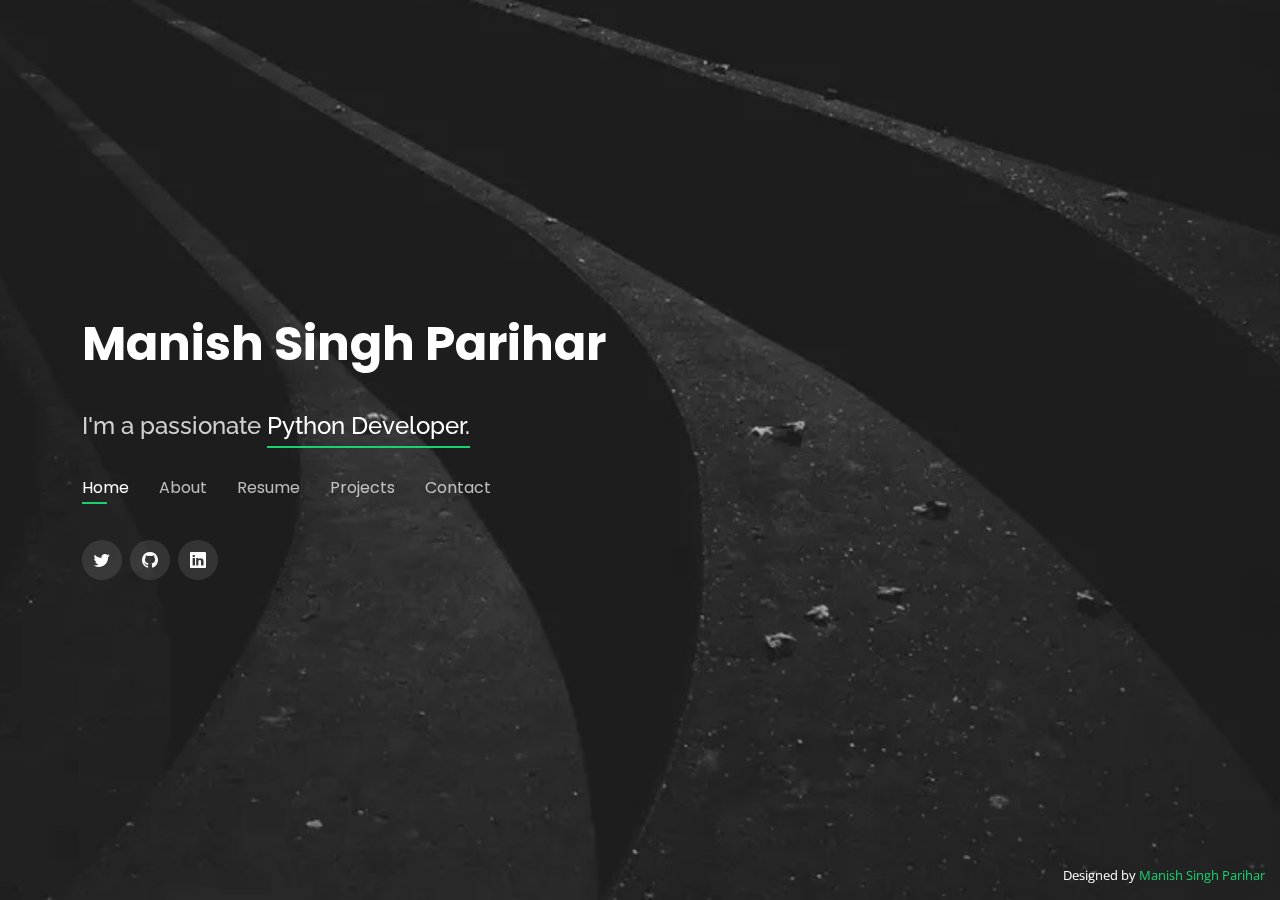
==== commit f2712632: "Added Projects" ====
--- a/index.html
+++ b/index.html
@@ -5,7 +5,7 @@
   <meta charset="utf-8">
   <meta content="width=device-width, initial-scale=1.0" name="viewport">
 
-  <title>Personal Bootstrap Template</title>
+  <title>Portfolio</title>
   <meta content="" name="description">
   <meta content="" name="keywords">
 
@@ -38,7 +38,7 @@
       <h1><a href="index.html">Manish Singh Parihar</a></h1>
       <!-- Uncomment below if you prefer to use an image logo -->
       <a href="index.html" class="mr-auto"><img src="assets/img/logo.png" alt="" class="img-fluid"></a>
-      <h2>I'm a passionate <span>Machine Learning enthusiast.</span> </h2>
+      <h2>I'm a passionate <span>Python Developer.</span> </h2>
 
       <nav id="navbar" class="navbar">
         <ul>
@@ -77,23 +77,23 @@
           <img src="assets/img/me.jpg" class="img-fluid" alt="">
         </div> -->
         <div class="col-lg-8 pt-4 pt-lg-0 content" data-aos="fade-left">
-          <h3>Data Science &amp; Web Developer</h3>
+          <h3>ML Engineer &amp; Python Developer</h3>
           <p class="fst-italic">
-            Hey there! I'm a passionate data scientist and web developer on a mission to make the digital world a better place.
+            Hey there! I'm a passionate ML Engineer and Python developer on a mission to make the digital world a better place.
             I thrive on solving problems, and coding is my superpower!
           </p>
           <div class="row">
             <div class="col-lg-6">
               <ul>
                 <li><i class="bi bi-chevron-right"></i> <strong>Birthday:</strong> <span>29 Sep 2001</span></li>
-                <li><i class="bi bi-chevron-right"></i> <strong>Website:</strong> <span>www.example.com</span></li>
+                <li><i class="bi bi-chevron-right"></i> <strong>Website:</strong> <span>https://msparihar.github.io/My-Site/</span></li>
                 <li><i class="bi bi-chevron-right"></i> <strong>Phone:</strong> <span>+91 623 274 8224</span></li>
-                <li><i class="bi bi-chevron-right"></i> <strong>City:</strong> <span>Indore, India</span></li>
+                <!-- <li><i class="bi bi-chevron-right"></i> <strong>City:</strong> <span>Indore, India</span></li> -->
               </ul>
             </div>
             <div class="col-lg-6">
               <ul>
-                <li><i class="bi bi-chevron-right"></i> <strong>Age:</strong> <span>20</span></li>
+                <!-- <li><i class="bi bi-chevron-right"></i> <strong>Age:</strong> <span>20</span></li> -->
                 <li><i class="bi bi-chevron-right"></i> <strong>Degree:</strong> <span>B.Tech</span></li>
                 <li><i class="bi bi-chevron-right"></i> <strong>Email:</strong> <span>manishsparihar2020@gmail.com</span></li>
                 <li><i class="bi bi-chevron-right"></i> <strong>Freelance:</strong> <span>Available</span></li>
@@ -101,7 +101,7 @@
             </div>
           </div>
           <p>
-            I love diving into complex data sets, extracting valuable insights, and building stunning websites that engage users.
+            I love diving into complex data sets, extracting valuable insights, and building stunning software solutions that engage users.
             Whether it's crafting elegant data visualizations or creating dynamic web applications, I'm up for the challenge.
             Let's connect and turn your ideas into reality!
           </p>
@@ -165,42 +165,42 @@
         <div class="col-lg-6">
     
           <div class="progress">
-            <span class="skill">Machine Learning (ML) <i class="val">80%</i></span>
+            <span class="skill">Machine Learning (ML) <i class="val">90%</i></span>
             <div class="progress-bar-wrap">
               <div class="progress-bar" role="progressbar" aria-valuenow="80" aria-valuemin="0" aria-valuemax="100"></div>
             </div>
           </div>
     
           <div class="progress">
-            <span class="skill">Deep Learning (DL) <i class="val">75%</i></span>
+            <span class="skill">Deep Learning (DL) <i class="val">90%</i></span>
             <div class="progress-bar-wrap">
               <div class="progress-bar" role="progressbar" aria-valuenow="75" aria-valuemin="0" aria-valuemax="100"></div>
             </div>
           </div>
     
           <div class="progress">
-            <span class="skill">Python <i class="val">85%</i></span>
+            <span class="skill">Python <i class="val">100%</i></span>
             <div class="progress-bar-wrap">
               <div class="progress-bar" role="progressbar" aria-valuenow="85" aria-valuemin="0" aria-valuemax="100"></div>
             </div>
           </div>
     
           <div class="progress">
-            <span class="skill">TensorFlow <i class="val">75%</i></span>
+            <span class="skill">TensorFlow <i class="val">90%</i></span>
             <div class="progress-bar-wrap">
               <div class="progress-bar" role="progressbar" aria-valuenow="75" aria-valuemin="0" aria-valuemax="100"></div>
             </div>
           </div>
     
           <div class="progress">
-            <span class="skill">PyTorch <i class="val">70%</i></span>
+            <span class="skill">PyTorch <i class="val">80%</i></span>
             <div class="progress-bar-wrap">
               <div class="progress-bar" role="progressbar" aria-valuenow="70" aria-valuemin="0" aria-valuemax="100"></div>
             </div>
           </div>
     
           <div class="progress">
-            <span class="skill">Docker <i class="val">65%</i></span>
+            <span class="skill">Docker <i class="val">75%</i></span>
             <div class="progress-bar-wrap">
               <div class "progress-bar" role="progressbar" aria-valuenow="65" aria-valuemin="0" aria-valuemax="100"></div>
             </div>
@@ -559,9 +559,9 @@
         <div class="col-lg-12 d-flex justify-content-center">
           <ul id="portfolio-flters">
             <li data-filter="*" class="filter-active">All</li>
-            <li data-filter=".filter-app">App</li>
-            <li data-filter=".filter-card">Card</li>
-            <li data-filter=".filter-web">Web</li>
+            <li data-filter=".filter-app">MLOps</li>
+            <li data-filter=".filter-card">Deep Learning</li>
+            <li data-filter=".filter-web">NLP</li>
           </ul>
         </div>
       </div>
@@ -570,12 +570,12 @@
 
         <div class="col-lg-4 col-md-6 portfolio-item filter-app">
           <div class="portfolio-wrap">
-            <img src="assets/img/portfolio/portfolio-1.jpg" class="img-fluid" alt="">
+            <img src="assets/img/portfolio/portfolio-1.jpg" width="400" height="225"  alt="">
             <div class="portfolio-info">
-              <h4>App 1</h4>
-              <p>App</p>
+              <h4>Kidney Disease Predictior</h4>
+              <p>MLOps</p>
               <div class="portfolio-links">
-                <a href="assets/img/portfolio/portfolio-1.jpg" data-gallery="portfolioGallery" class="portfolio-lightbox" title="App 1"><i class="bx bx-plus"></i></a>
+                <a href="assets/img/portfolio/portfolio-1.jpg" width="400" height="300" data-gallery="portfolioGallery" class="portfolio-lightbox" title="App 1"><i class="bx bx-plus"></i></a>
                 <a href="portfolio-details.html" data-gallery="portfolioDetailsGallery" data-glightbox="type: external" class="portfolio-details-lightbox" title="Portfolio Details"><i class="bx bx-link"></i></a>
               </div>
             </div>
@@ -584,10 +584,11 @@
 
         <div class="col-lg-4 col-md-6 portfolio-item filter-web">
           <div class="portfolio-wrap">
-            <img src="assets/img/portfolio/portfolio-2.jpg" class="img-fluid" alt="">
+            <img src="assets/img/portfolio/portfolio-2.jpg" width="400" height="225" alt="">
+            <!-- <img src="assets/img/portfolio/portfolio-3.jpg" class="img-fluid" alt=""> -->
             <div class="portfolio-info">
-              <h4>Web 3</h4>
-              <p>Web</p>
+              <h4>Deep Speech 2</h4>
+              <p>Deep Learning</p>
               <div class="portfolio-links">
                 <a href="assets/img/portfolio/portfolio-2.jpg" data-gallery="portfolioGallery" class="portfolio-lightbox" title="Web 3"><i class="bx bx-plus"></i></a>
                 <a href="portfolio-details.html" data-gallery="portfolioDetailsGallery" data-glightbox="type: external" class="portfolio-details-lightbox" title="Portfolio Details"><i class="bx bx-link"></i></a>
@@ -598,10 +599,10 @@
 
         <div class="col-lg-4 col-md-6 portfolio-item filter-app">
           <div class="portfolio-wrap">
-            <img src="assets/img/portfolio/portfolio-3.jpg" class="img-fluid" alt="">
+            <img src="assets/img/portfolio/portfolio-3.jpg" width="400" height="225" alt="">
             <div class="portfolio-info">
-              <h4>App 2</h4>
-              <p>App</p>
+              <h4>Fire Detection using YOLOV5</h4>
+              <p>Deep Learning</p>
               <div class="portfolio-links">
                 <a href="assets/img/portfolio/portfolio-3.jpg" data-gallery="portfolioGallery" class="portfolio-lightbox" title="App 2"><i class="bx bx-plus"></i></a>
                 <a href="portfolio-details.html" data-gallery="portfolioDetailsGallery" data-glightbox="type: external" class="portfolio-details-lightbox" title="Portfolio Details"><i class="bx bx-link"></i></a>
@@ -612,10 +613,10 @@
 
         <div class="col-lg-4 col-md-6 portfolio-item filter-card">
           <div class="portfolio-wrap">
-            <img src="assets/img/portfolio/portfolio-4.jpg" class="img-fluid" alt="">
+            <img src="assets/img/portfolio/portfolio-4.jpg" width="400" height="225" alt="">
             <div class="portfolio-info">
-              <h4>Card 2</h4>
-              <p>Card</p>
+              <h4>Youtube Caption Generator</h4>
+              <p>Deep Learning</p>
               <div class="portfolio-links">
                 <a href="assets/img/portfolio/portfolio-4.jpg" data-gallery="portfolioGallery" class="portfolio-lightbox" title="Card 2"><i class="bx bx-plus"></i></a>
                 <a href="portfolio-details.html" data-gallery="portfolioDetailsGallery" data-glightbox="type: external" class="portfolio-details-lightbox" title="Portfolio Details"><i class="bx bx-link"></i></a>
@@ -626,10 +627,10 @@
 
         <div class="col-lg-4 col-md-6 portfolio-item filter-web">
           <div class="portfolio-wrap">
-            <img src="assets/img/portfolio/portfolio-5.jpg" class="img-fluid" alt="">
+            <img src="assets/img/portfolio/portfolio-5.jpg" width="400" height="225" alt="">
             <div class="portfolio-info">
-              <h4>Web 2</h4>
-              <p>Web</p>
+              <h4>LLM based Chat Application</h4>
+              <p>NLP</p>
               <div class="portfolio-links">
                 <a href="assets/img/portfolio/portfolio-5.jpg" data-gallery="portfolioGallery" class="portfolio-lightbox" title="Web 2"><i class="bx bx-plus"></i></a>
                 <a href="portfolio-details.html" data-gallery="portfolioDetailsGallery" data-glightbox="type: external" class="portfolio-details-lightbox" title="Portfolio Details"><i class="bx bx-link"></i></a>
@@ -640,10 +641,10 @@
 
         <div class="col-lg-4 col-md-6 portfolio-item filter-app">
           <div class="portfolio-wrap">
-            <img src="assets/img/portfolio/portfolio-6.jpg" class="img-fluid" alt="">
+            <img src="assets/img/portfolio/portfolio-6.jpg" width="400" height="225" alt="">
             <div class="portfolio-info">
-              <h4>App 3</h4>
-              <p>App</p>
+              <h4>Video Super-Resolution using GFPGAN</h4>
+              <p>MLOps</p>
               <div class="portfolio-links">
                 <a href="assets/img/portfolio/portfolio-6.jpg" data-gallery="portfolioGallery" class="portfolio-lightbox" title="App 3"><i class="bx bx-plus"></i></a>
                 <a href="portfolio-details.html" data-gallery="portfolioDetailsGallery" data-glightbox="type: external" class="portfolio-details-lightbox" title="Portfolio Details"><i class="bx bx-link"></i></a>
@@ -652,9 +653,9 @@
           </div>
         </div>
 
-        <div class="col-lg-4 col-md-6 portfolio-item filter-card">
+        <!-- <div class="col-lg-4 col-md-6 portfolio-item filter-card">
           <div class="portfolio-wrap">
-            <img src="assets/img/portfolio/portfolio-7.jpg" class="img-fluid" alt="">
+            <img src="assets/img/portfolio/portfolio-7.jpg" width="400" height="300" alt="">
             <div class="portfolio-info">
               <h4>Card 1</h4>
               <p>Card</p>
@@ -694,7 +695,7 @@
           </div>
         </div>
 
-      </div>
+      </div> -->
 
     </div>
   </section><!-- End Portfolio Section -->
@@ -714,7 +715,7 @@
           <div class="info-box">
             <i class="bx bx-map"></i>
             <h3>My Address</h3>
-            <p>National Colony, Indore, M.P></p>
+            <p>National Colony, Indore, M.P</p>
           </div>
         </div>
 
